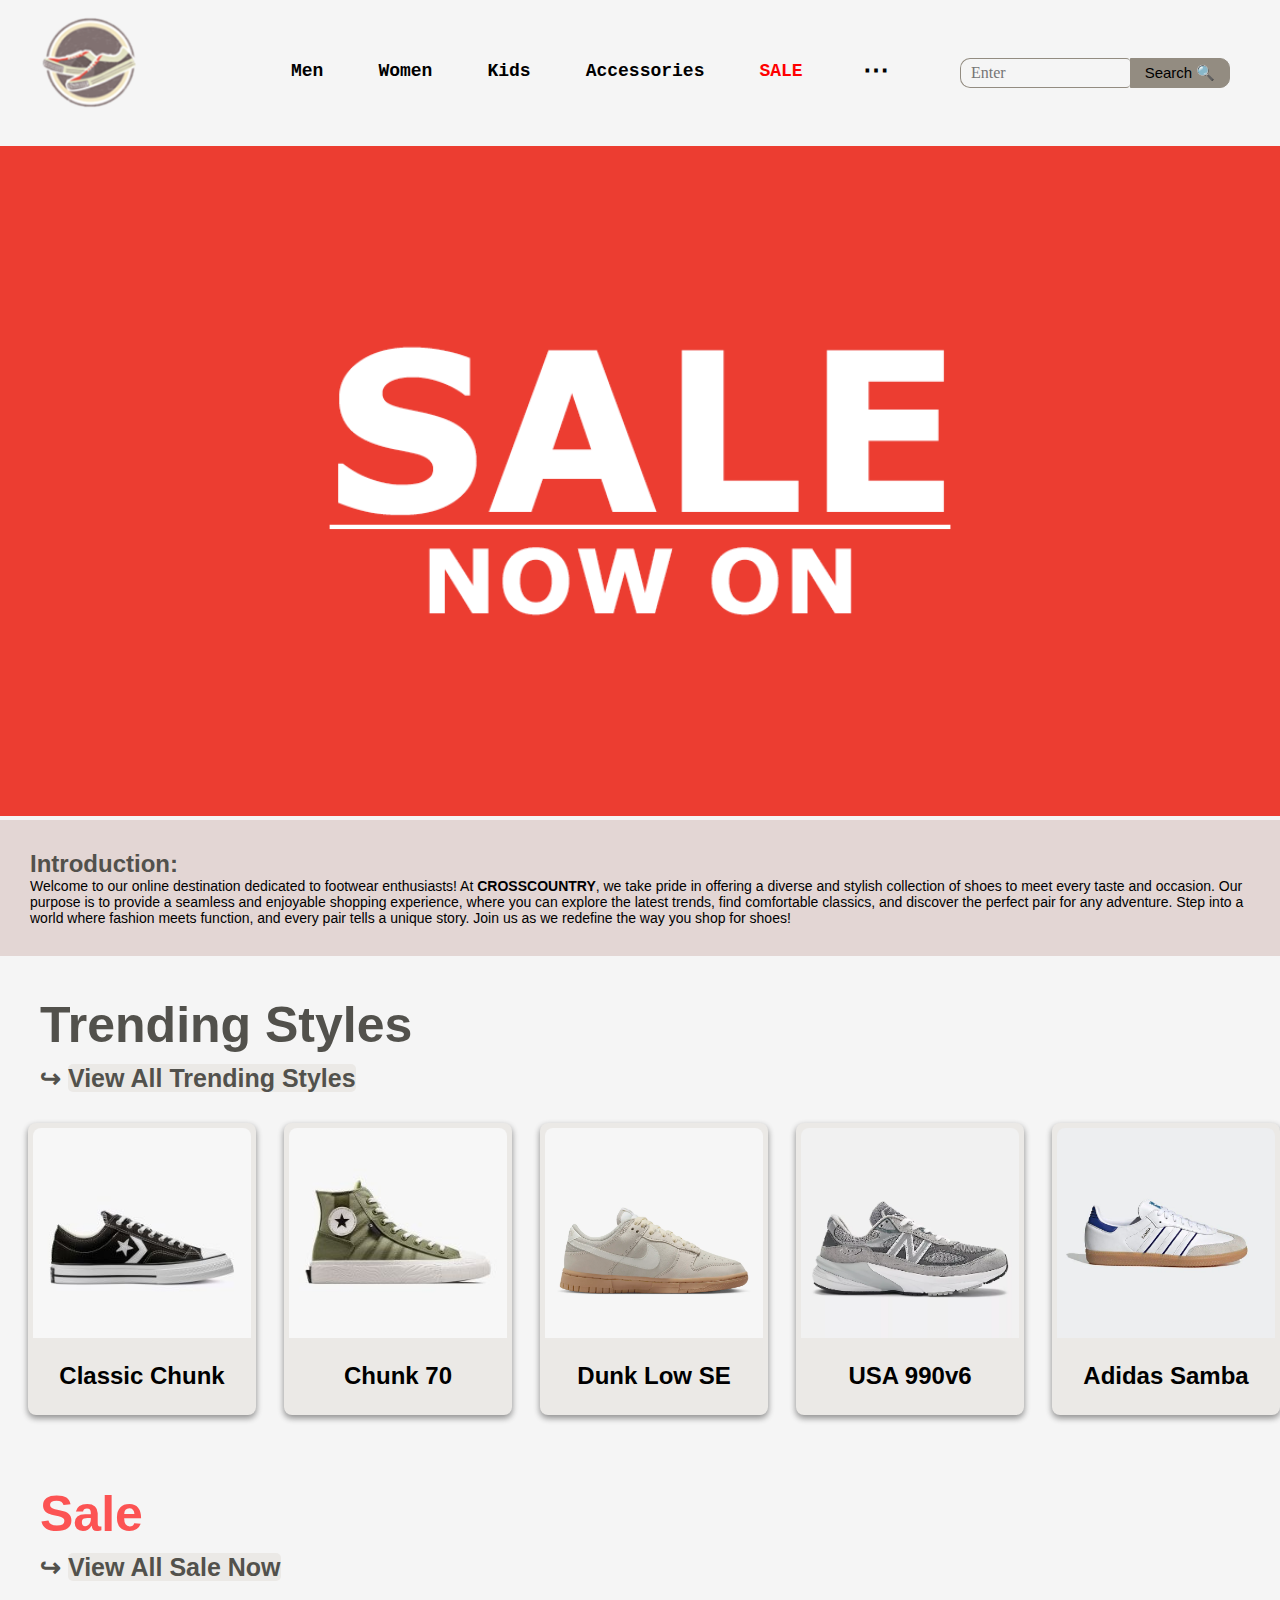
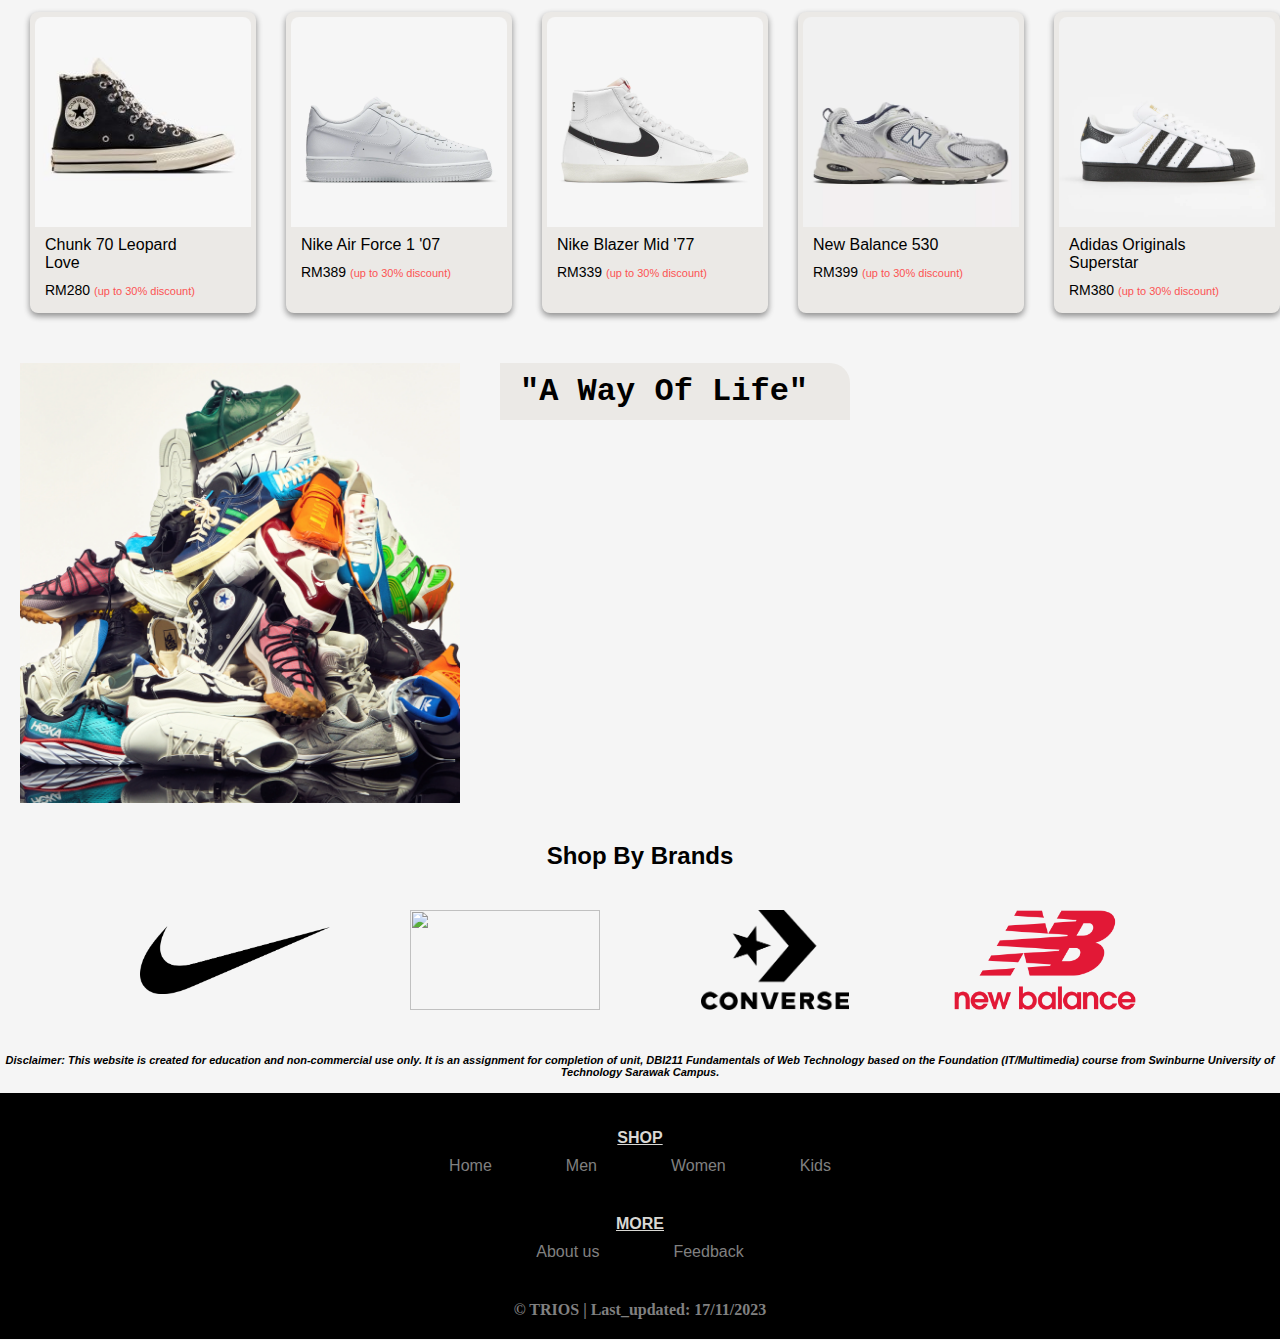
==== index.html @ cfd53079 "Add files via upload" ====
<!DOCTYPE html>

<html lang="en">
<head>
	<title>CROSSCOUNTRY</title>
	<meta charset="utf-8">
	<meta name="viewport" content="width=device-width, initial-scale=1">
	<meta name="author" content="Justin Anderson Tan Chun Jie">
	<meta name="description" content="Fashion-Shoes">
	<meta name="keywords" content="Nike, Converse, Adidas, New Balance, Shoes">

    <link rel="stylesheet" type="text/css" href="style.css">
</head>

<body>

	<header>

		<nav class="main">

			<div>
				<a href="index.html"><img src="images/logo.png" class="logo"></a>
			</div>

		<section class="header">
			<ul>
				<li><a href="men.html">Men</a></li>
				<li><a href="women.html">Women</a></li>
				<li><a href="kids.html">Kids</a></li>
				<li><a href="accessories.html">Accessories</a></li>
				<li><a href="sale.html" style="color:red">SALE</a></li>

			<div class="dropdown">
				<span><b>&#8943;</b></span>
			<div class="dropdown-content">
				<p><a href="about.html">About us</a></p></br>
				<p><a href="feedback.html">Feedback</a></p>
			</div>
			</div>

			</ul>
		</section>
					
			<div class="search">
				<input class="srch" type="search" name="" placeholder="Enter">
				<a href="#"> <button class="btn">Search &#x1F50D;</button></a>
			</div>

		</nav>

	</header>

	<article>
	
	<!--<div class="sale">-->



	<div id="slideshow-container">
		<div class="mySlides">
		    <img class="img" src="images/sale2.png" alt="Image 1">
		</div>

		<div class="mySlides">
		    <img class="img" src="images/sale3.webp" alt="Image 2">
		</div>

		<div class="mySlides">
		    <img class="img" src="images/sale4.webp" alt="Image 3">
		</div>

		<div class="mySlides">
		    <img class="img" src="images/sale5.jpg" alt="Image 4">
		</div>

	</div>


<!--JAVASCRIPT-->

<script>
  let slideIndex = 0;
  showSlides();

  function showSlides() {
    let i;
    const slides = document.getElementsByClassName("mySlides");

    for (i = 0; i < slides.length; i++) {
      slides[i].style.display = "none";
    }

    slideIndex++;

    if (slideIndex > slides.length) {
      slideIndex = 1;
    }

    slides[slideIndex - 1].style.display = "block";
    setTimeout(showSlides, 2000); // Change slide every 2 seconds
  }
</script>


	<div class="introduction">
		<h2>Introduction: </h2>
		<p>Welcome to our online destination dedicated to footwear enthusiasts! At <b>CROSSCOUNTRY</b>, we take pride in offering a diverse and stylish collection of shoes to meet every taste and occasion. Our purpose is to provide a seamless and enjoyable shopping experience, where you can explore the latest trends, find comfortable classics, and discover the perfect pair for any adventure. Step into a world where fashion meets function, and every pair tells a unique story. Join us as we redefine the way you shop for shoes!</p>
	</div>

	<div class="desc">
		<h1 class="category">Trending Styles</h1>
		<p><b>&#8618; <span style="background-color:#ebe9e6; border-radius:5px;">View All Trending Styles</span></b></p>
	</div>

<div class="home_img">
	<div class="images">
		<a href="men.html"><img src="images/converse_men01.jpg"></a>
		<h2>Classic Chunk</h2>
	</div>

	<div class="images">
		<a href="men.html"><img src="images/converse_men02.jpg"></a>
		<h2>Chunk 70</h2>
	</div>

	<div class="images">
		<a href="men.html"><img src="images/nike_men01.webp"></a>
		<h2>Dunk Low SE</h2>
	</div>

	<div class="images">
		<a href="men.html"><img src="images/NB_men02.png"></a>
		<h2>USA 990v6</h2>
	</div>

	<div class="images">
		<a href="men.html"><img src="images/adidas_men01.jpg"></a>
		<h2>Adidas Samba</h2>
	</div>

</div>

	<div class="desc">
		<h1 class="category"><span style="color: #fc5353;">Sale</span></h1>
		<p><b>&#8618; <span style="background-color:#ebe9e6; border-radius:5px;">View All Sale Now</span></b></p>
	</div>

<div class="home_img2">
	<div class="images2">
		<a href="sale.html"><img src="images/converse_sale01.jpg"></a>
		<p class="shoes">Chunk 70 Leopard Love</p>
		<p class="price">RM280 <span style="color:#fc5353;font-size: 11px;">(up to 30% discount)</span></p>
	</div>

	<div class="images2">
		<a href="sale.html"><img src="images/nike_sale02.webp"></a>
		<p class="shoes">Nike Air Force 1 '07</p>
		<p class="price">RM389 <span style="color: #fc5353;font-size: 11px;">(up to 30% discount)</span></p>
	</div>

	<div class="images2">
		<a href="sale.html"><img src="images/nike_sale03.webp"></a>
		<p class="shoes">Nike Blazer Mid '77</p>
		<p class="price">RM339 <span style="color: #fc5353;font-size: 11px;">(up to 30% discount)</span></p>
	</div>

	<div class="images2">
		<a href="sale.html"><img src="images/NB_sale01.webp"></a>
		<p class="shoes">New Balance 530</p>
		<p class="price">RM399 <span style="color: #fc5353;font-size: 11px;">(up to 30% discount)</span></p>
	</div>

	<div class="images2">
		<a href="sale.html"><img src="images/adidas_sale01.webp"></a>
		<p class="shoes">Adidas Originals Superstar</p>
		<p class="price">RM380 <span style="color: #fc5353;font-size: 11px;">(up to 30% discount)</span></p>
	</div>
	<!--All images are taken from
		https://www.nike.com/my/
		https://www.converse.com/
		https://www.newbalance.com.my/
		https://www.jdsports.my/-->
</div>


	<div class="column">
		<div class="magazine">
			<img src="images/shoes_magazine.webp">
		</div>
	</div>

		<div class="column">
			<div class="videos">
				<h1>&quot;A Way Of Life&quot;</h1>
				<iframe width="100%" height="100%" src="https://www.youtube.com/embed/X2LdQNqsDHI?si=nPE_Dxv4cBOWuAMY" title="YouTube video player" frameborder="0" allow="accelerometer; autoplay; clipboard-write; encrypted-media; gyroscope; picture-in-picture; web-share" allowfullscreen></iframe>
				<iframe width="100%" height="100%" src="https://www.youtube.com/embed/UuMBro2RN0s?si=IGWAydC7BuIRKEMx" title="YouTube video player" frameborder="0" allow="accelerometer; autoplay; clipboard-write; encrypted-media; gyroscope; picture-in-picture; web-share" allowfullscreen></iframe>
			</div>
			<div class="videos2">
				<iframe width="100%" height="100%" src="https://www.youtube.com/embed/5SjN4_2AfIE?si=tE8X5rzKNnC1-BC2" title="YouTube video player" frameborder="0" allow="accelerometer; autoplay; clipboard-write; encrypted-media; gyroscope; picture-in-picture; web-share" allowfullscreen></iframe>
				<iframe width="100%" height="100%" src="https://www.youtube.com/embed/HqyYZagvpE0?si=-nyWSvCpCwfAZ8Y9" title="YouTube video player" frameborder="0" allow="accelerometer; autoplay; clipboard-write; encrypted-media; gyroscope; picture-in-picture; web-share" allowfullscreen></iframe>
			</div>
			<!--All YT video are taken from
				https://www.youtube.com/watch?v=X2LdQNqsDHI&list=PPSV
				https://www.youtube.com/watch?v=HqyYZagvpE0&list=PPSV
				https://www.youtube.com/watch?v=5SjN4_2AfIE&list=PPSV
				https://www.youtube.com/watch?v=UuMBro2RN0s&list=PPSV-->
		</div>
		
	<div class="shop_brand">
		<h2>Shop By Brands</h2>
	</div>

	<div class="brands_logo">
		<div class="brand">
			<img src="images/nike_logo.png">
		</div>
		<div class="brand">
			<img src="images/adidas_logo.png">
		</div>
		<div class="brand">
			<img src="images/converse_logo.png">
		</div>
		<div class="brand">
			<img src="images/NB_logo.png">
		</div>
	</div>

	<!--All images are taken from
		https://www.nike.com/my/
		https://www.converse.com/
		https://www.newbalance.com.my/
		https://www.jdsports.my/-->

	<div class="disclaimer">
		<p>Disclaimer: This website is created for education and non-commercial use
		   only. It is an assignment for completion of unit, DBI211 Fundamentals of Web
		   Technology based on the Foundation (IT/Multimedia) course from Swinburne
		   University of Technology Sarawak Campus.</p>
	</div>
		

	</article>

	<footer>
		<section class="footer">

		<p style="visibility: hidden;">Lorem ipsum dolor sit amet, consectetur adipisicing elit, sed do eiusmod
		tempor incididunt ut labore et dolore magna aliqua. Ut enim ad minim veniam,
		quis nostrud exercitation ullamco laboris nisi ut aliquip ex ea commodo
		consequat. Duis aute irure dolor in reprehenderit in voluptate velit esse
		cillum dolore eu fugiat nulla.</p>

		<p>SHOP</p>

		<ul>
			
			<li><a href="index.html">Home</a></li>
			<li><a href="men.html">Men</a></li>
			<li><a href="women.html">Women</a></li>
			<li><a href="kids.html">Kids</a></li>

		</ul>

		<p>MORE</p>

		<ul>

			<li><a href="about.html">About us</a></li>
			<li><a href="feedback.html">Feedback</a></li>

		</ul>

			<h4 class="copy_right">&copy; TRIOS | Last_updated: 17/11/2023</h4>

		</section>
	</footer>
	
</body>
</html>
---- style.css ----
*{
	margin: 0px;
	padding: 0px;
	box-sizing: border-box;
}

body{
	background-color: whitesmoke;
}/*#e3d6d4;#ebe9e6*/

/* header style */
/* menu style */
.header ul{
	float: left;
	display: flex;
	padding-top: 55px;
	justify-content: center;
	align-items: center;
	margin-left: 8%;
	margin-bottom: 4%;
}

.header ul li{
	list-style: none;
	margin-left: 55px;
	font-size: 18px;
}

.header ul li a{
	text-decoration: none;
	color: black;
	font-family: 'Raleway', sans-serif;
	font-family: 'Roboto Mono', monospace;
	font-weight: bold;
	transition: 0.5s;
}

.header ul li a:hover{
	color: #5572bc;
	text-decoration: underline;
}
/**/

img.logo{
	float: left;
	width: 100px;
	height: auto;
	padding-top: 15px;
}

.main{
	max-width: 1200px;
	margin: auto;
}

/* dropdown menu style*/
.dropdown {
	list-style: none;
	margin-left: 60px;
	font-size: 26px; 
	float: left;
}

.dropdown-content {
    display: none;
    position: absolute;
    background-color: #f9f9f9;
    min-width: 100px;
    box-shadow: 0px 8px 16px 0px rgba(0,0,0,0.2);
    padding: 20px 16px;
    z-index: 1;
}

.dropdown:hover .dropdown-content {
    display: block;
}

.dropdown-content a{
	color: black;
	font-size: 18px;
	font-family: 'Raleway', sans-serif;
	font-family: 'Roboto Mono', monospace;
	font-weight: bold;
	text-decoration: none;
	transition: 0.5s;
}

.dropdown-content a:hover{
	/*background-color: #e6dfcf;*/
	color: #5572bc;
	text-decoration: underline;
}
/**/


/* search bar style */
.search{
	width: 280px;
	float: right;
	/*margin-left: 90px;
	margin-right: auto;*/
	margin-bottom: 4%;
	padding-top: 45px;
}

.srch{
	font-family: 'Times New Roman';
	width: 170px;
	height: 30px;
	border: 1px solid #938c81;
	margin-top: 13px;
	color: black;
	border-right: none;
	font-size: 16px;
	float: left;
	padding: 10px;
	border-bottom-left-radius: 10px;
	border-top-left-radius: 10px;
	background: transparent;
	padding-left: 10px;
}

.btn{
	width: 100px;
	height: 30px;
	background: #938c81;
	border: 1px solid #938c81;
	margin-top: 13px;
	color: black;
	font-size: 15px;
	border-bottom-right-radius: 10px;
	border-top-right-radius: 10px;
}

.btn:focus{
	outline: none;
}

.srch:focus{
	outline: none;
}
/**/

article{
	float: left;
	font-family: Arial;
}

	/* ---HOME PAGE HTML--- */

/* sale images style */
/.sale{
	/*position: relative;
	left: 40px;*/
	justify-content: center;
	align-content: center;
	display: flex;
	object-fit: contain;
	opacity: 0.9;
	background-color: #eb4034;
	/*margin-left: 4px;
	margin-right: auto;*/
}

.sale img{
	width: 100%;/*121%*/
	height: 660px;
	/*background-color: white;
	border-radius: 5px;*/
}

 #slideshow-container {
      max-width: 1600px;
      position: relative;
      margin: auto;
    }

    .mySlides {
      display: none;
    }
    .img {
      width: 100%;
      height: auto;
    }

/**/

/* introduction style */
.introduction{
	padding: 30px;
	background-color: #e3d6d4;
}

.introduction h2{
	color: #52514c;
	/*background-color: #ebebeb;*/
}

.introduction p{
	font-size: 14px;
	font-weight: 500;
}
/**/

/* content style */
.desc{
	padding-top: 40px;
	padding-left: 40px;
	padding-bottom: 15px;
	font-family: Arial;
	font-size: 25px;
	color: #52514c;
	/*background-color: #ebebeb;*/
}

.category{
	padding-bottom: 10px;
	color: #52514c;
}

.home_img{
	display: flex;
	margin-top: 15px;
	margin-bottom: 30px;
	/*margin-left: 15px;*/
	/*float: left;
	align-content: space-between;*/
}

.images{
	flex-basis: 300px;
	background-color: #ebe9e6;
	padding: 5px;
	border-radius: 8px;
	margin-left: 28px;
	box-sizing: border-box;
	box-shadow: 0 3px 6px rgba(0, 0, 0, 0.25), 0 3px 6px rgba(0, 0, 0, 0.22);
	transition: 0.4s;
}

.images:hover{
	box-shadow: 0 3px 6px rgba(0, 0, 0, 0.16), 0 3px 6px rgba(0, 0, 0, 0.23);
	transform: translate(0px, -8px);
}

.images img{
	width: 100%;
	height: 210px;
	object-fit: cover;
	border-radius: 8px 8px 0 0;
}

.images h2{
	padding: 20px 20px 20px;/*15px 20px 20px*/
	color: black;
	text-align: center;
	cursor: pointer;
	font-family: Arial;
}

.images h2:hover{
	color: #5572bc;
	transition: 0.5s;
}
/**/

/* content 2 style */
.home_img2{
	display: flex;
	margin-top: 15px;
	margin-bottom: 30px;
	/*margin-left: 15px;*/
	/*float: left;
	align-content: space-between;*/
}

.images2{
	flex-basis: 300px;
	background-color: #ebe9e6;
	padding: 5px;
	border-radius: 8px;
	margin-left: 30px;
	box-sizing: border-box;
	box-shadow: 0 3px 6px rgba(0, 0, 0, 0.25), 0 3px 6px rgba(0, 0, 0, 0.22);
	transition: 0.4s;
}

.images2:hover{
	box-shadow: 0 3px 6px rgba(0, 0, 0, 0.16), 0 3px 6px rgba(0, 0, 0, 0.23);
	transform: translate(0px, -8px);
}

.images2 img{
	width: 100%;
	height: 210px;
	object-fit: cover;
	border-radius: 8px 8px 0 0;
}

.images2 p.shoes{
	padding: 5px 10px 5px;/*15px 20px 20px*/
	color: black;
	cursor: pointer;
	font-family: Arial;
	margin-right: 30px;
}

.images2 p.shoes:hover{
	color: #5572bc;
	transition: 0.5s;
}

.images2 p.price{
	font-size: 14px;
	padding: 5px 10px 10px;
	cursor: pointer;
}
/**/

.column{
	float: left;
	padding: 20px;
}

.magazine img{
	width: 100%;
	height: 440px;
}

/* YT video style */
.videos h1{
	padding-bottom: 10px;
	padding-left: 20px;
	padding-top: 10px;
	font-size: 32px;
	font-family: 'Raleway', sans-serif;
	font-family: 'Roboto Mono', monospace;
	background-color: #ebe9e6;
	border-top-right-radius: 20px;
}

.videos{
	width: 350px;
	height: 197px;
	display: inline-block;
	margin-bottom: 10%;
}

.videos iframe{
	padding-bottom: 15px;
}

.videos2{
	width: 350px;
	height: 197px;
	display: inline-block;
	margin-bottom: 10%;
	margin-left: 15px;
}

.videos2 iframe{
	padding-bottom: 15px;
}
/**/

/* brands logo style */
.shop_brand{
	margin-top: 40%;
}

.shop_brand h2{
	font-weight: 800;
	text-align: center;
}

.brands_logo{
	display: flex;
	margin-top: 35px;
	margin-bottom: 35px;
	/*margin-left: 15px;
	float: left;*/
	align-content: space-between;
	justify-content: center;
}

.brand{
	flex-basis: 200px;
	padding: 5px;
	background-color: whitesmoke;
	margin-left: 35px;
	margin-right: 35px;
}

.brand img{
	width: 100%;
	height: 100px;
	object-fit: contain;
	cursor: pointer;
}
/**/

.disclaimer{
	font-style: italic;
	font-weight: 800;
	text-align: center;
	font-size: 11px;
	/*float: left;*/
	margin-bottom: 15px;
}

/* footer style*/
.footer{
	background-color: black;
	margin-top: 0px;
	float: left;
}

.footer ul{
	list-style: none;
	text-align: center;
	padding-bottom: 30px;
}

.footer ul li {
	display: inline-block;
	padding: 0px 15px;
	font-family: arial;
}

.footer ul li a {
	text-decoration: none;
	color: grey;
	display: inline-block;
	padding: 10px 20px;
}

.footer ul li a:hover{
	color: white;
}

.footer p{
	text-align: center;
	font-family: arial;
	font-weight: bold;
	text-decoration: underline;
	color: #d9d8d4;
}

.copy_right{
	color: grey;
	text-align: center;
	padding-bottom: 20px;
}


	/* ---ABOUT HTML--- */


/*about-article style*/
.heading{
	width: 90%;
	display: flex;
	justify-content: center;
	align-items: center;
	flex-direction: column;
	text-align: center;
	margin:20px auto;
}
.heading h1{
	font-size: 50px;
	color: #000;
	margin-bottom: 25px;
	position: relative;

}
.heading h1::after{
	content: "";
	position: absolute;
	width: 100%;
	height: 4px;
	display: block;
	margin:0 auto;
	background-color: black;
}
.heading p{
	font-size: 18px;
	color: #666;
	margin-bottom: 35px;
}
.container{
	width: 90%;
	margin: 0 auto;
	padding: 10px 20px;
}
.justin{
	display: flex;
	justify-content: space-between;
	align-items: center;
	flex-wrap: wrap;
}
.justin-image{
	flex: 1;
	margin-right: 40px;
	overflow: hidden;
}
.justin-image img{
	max-width: 60%;
	height: auto;
	display: block;
	transition: 0.5s ease;
	border-radius: 6px;
}
/*images zoom in when cursor is on the image*/
.justin-image:hover img{
	transform: scale(1.2);
}
.justin-content{
	flex:1;
}
.justin-content h2{
	font-size: 23px;
	margin-bottom: 15px;
	color: #333;
}
.justin-content p{
	font-size: 18px;
	line-height: 1.5;
	color: #666;
}
.albert{
	display: flex;
	justify-content: space-between;
	align-items: center;
	flex-wrap: wrap;
}
.albert-image{
	flex: 1;
	margin-right: 40px;
	overflow: hidden;
}
.albert-image img{
	max-width: 60%;
	height: auto;
	display: block;
	transition: 0.5s ease;
	border-radius: 6px;
}
/*images zoom in when cursor is on the image*/
.albert-image:hover img{
	transform: scale(1.2);
}
.albert-content{
	flex:1;
}
.albert-content h2{
	font-size: 23px;
	margin-bottom: 15px;
	color: #333;
}
.albert-content p{
	font-size: 18px;
	line-height: 1.5;
	color: #666;
}
.aiden{
	display: flex;
	justify-content: space-between;
	align-items: center;
	flex-wrap: wrap;
}
.aiden-image{
	flex: 1;
	margin-right: 40px;
	overflow: hidden;
}
.aiden-image img{
	max-width: 60%;
	height: auto;
	display: block;
	transition: 0.5s ease;
	border-radius: 6px;
}
/*images zoom in when cursor is on the image*/
.aiden-image:hover img{
	transform: scale(1.2);
}
.aiden-content{
	flex:1;
}
.aiden-content h2{
	font-size: 23px;
	margin-bottom: 15px;
	color: #333;
}
.aiden-content p{
	font-size: 18px;
	line-height: 1.5;
	color: #666;
}
@media screen and (max-width: 768px){
	.heading{
		padding: 0px 20px;
	}
	.heading h1{
		font-size: 36px;
	}
	.heading p{
		font-size: 17px;
		margin-bottom: 0px;
	}
	.container{
		padding: 0px;
	}
	.about{
		padding: 20px;
		flex-direction: column;
	}
	.about-image{
		margin-right: 0px;
		margin-bottom: 20px;
	}
	.about-content p{
		padding: 0px;
		font-size: 16px;
	}
}


	/* ---SECONDARY WEB PAGES HTML--- */


/**/
.accessories-content h3{
	text-align: center;
	font-size: 18px;
	margin: 0;
	padding-top: 10px;
}
.gallery{
	display: flex;
	flex-wrap: wrap;
	width: 100%;
	justify-content: center;
	align-items: center;
	margin: 50px 0;
}
/*adds shadow to the floating card*/
.accessories-content{
	width: 20%;
	margin: 15px;
	box-sizing: border-box;
	float: left;
	text-align: center;
	border-radius: 20px;
	cursor: pointer;
	padding-top: 10px;
	box-shadow: 0 14px 28px rgba(0, 0, 0, 0.25), 
	0 10px 10px rgba(0,0,0,0.22);
	transition: 0.4s;
	background: #f2f2f2;
}
/*makes the card move up when hovered upon*/
.accessories-content:hover{
	box-shadow: 0 3px 6px rgba(0, 0, 0, 0.16),
	0 3px 6px rgba(0, 0, 0, 0.23);
	transform: translate(0px, -8px);
}
.accessories-content img{
	width: 200px;
	height: 200px;
	text-align: center;
	margin: 0 auto;
	display: block;
}
.accessories-content p{
	text-align: center;
	color: #gray;
	padding-top: 0 8px;
}

.accessories-content h6{
	font-size: 16px;
	text-align: center;
	color: #222f3e;
	margin: 0;
}
.accessories-content ul{
	list-style: none;
	display: flex;
	justify-content: center;
	align-items: center;
	padding-top: 0;
}
.accessories-content li{
	padding-top: 5px;
}
.fa{
	font-size: 14px;
	transition: 0.4s;
	margin: 3px;
}
.checked{
	color: #ff9f43;
}
/*the star will enlarge when hovered upon*/
.fa:hover{
	transform: scale(1.3);
	transition: 0.6s;
}
.accessories-content button{
	text-align: center;
	font-size: 24px;
	color: #fff;
	width: 100%;
	padding: 15px;
	border: 0;
	outline: none;
	cursor: pointer;
	margin-top: 5px;
	border-bottom-right-radius: 20px;
	border-bottom-left-radius: 20px;
}
.buy-1{
	background: #858585;/*#2183a2*//*#525252*/
}
.buy-2{
	background: #3b3e6e;
}
@media(max-width:1000px){
	.accessories-content{
		width: 45px;
	}
}
@media(max-width:750px){
	.accessories-content{
	width: 100%
	}
} 


    /* ---FEEDBACK HTML--- */


body.feedback {
    font-family: Arial, sans-serif;
    background-color: #e3d6d4;
    margin: 0;
    padding: 0;
    display: flex;
    align-items: center;
    justify-content: center;
    height: 100vh;
}

.container_feedback {
    background-color: #fff;
    box-shadow: 0 0 10px rgba(0, 0, 0, 0.1);
    padding: 20px;
    border-radius: 5px;
}

form {
    max-width: 400px;
    margin: 0 auto;
}

h2.cust_feedback {
    text-align: center;
    color: #333;
}

label {
    display: block;
    margin: 10px 0 5px;
    color: #555;
}

input,
textarea {
    width: 100%;
    padding: 8px;
    margin-bottom: 10px;
    box-sizing: border-box;
    border: 1px solid #ccc;
    border-radius: 4px;
}

button.feedback_button {
    background-color: red;
    color: #fff;
    padding: 10px 15px;
    border: none;
    border-radius: 4px;
    cursor: pointer;
    font-size: 16px;
    transition: background-color 0.3s;
}

button.feedback_button:hover {
    background-color: #45a049;
}
.feedback_footer {
    color: black;
    text-align: center;
    padding: 10px;
    position: fixed;
    bottom: 0;
    width: 100%;
}
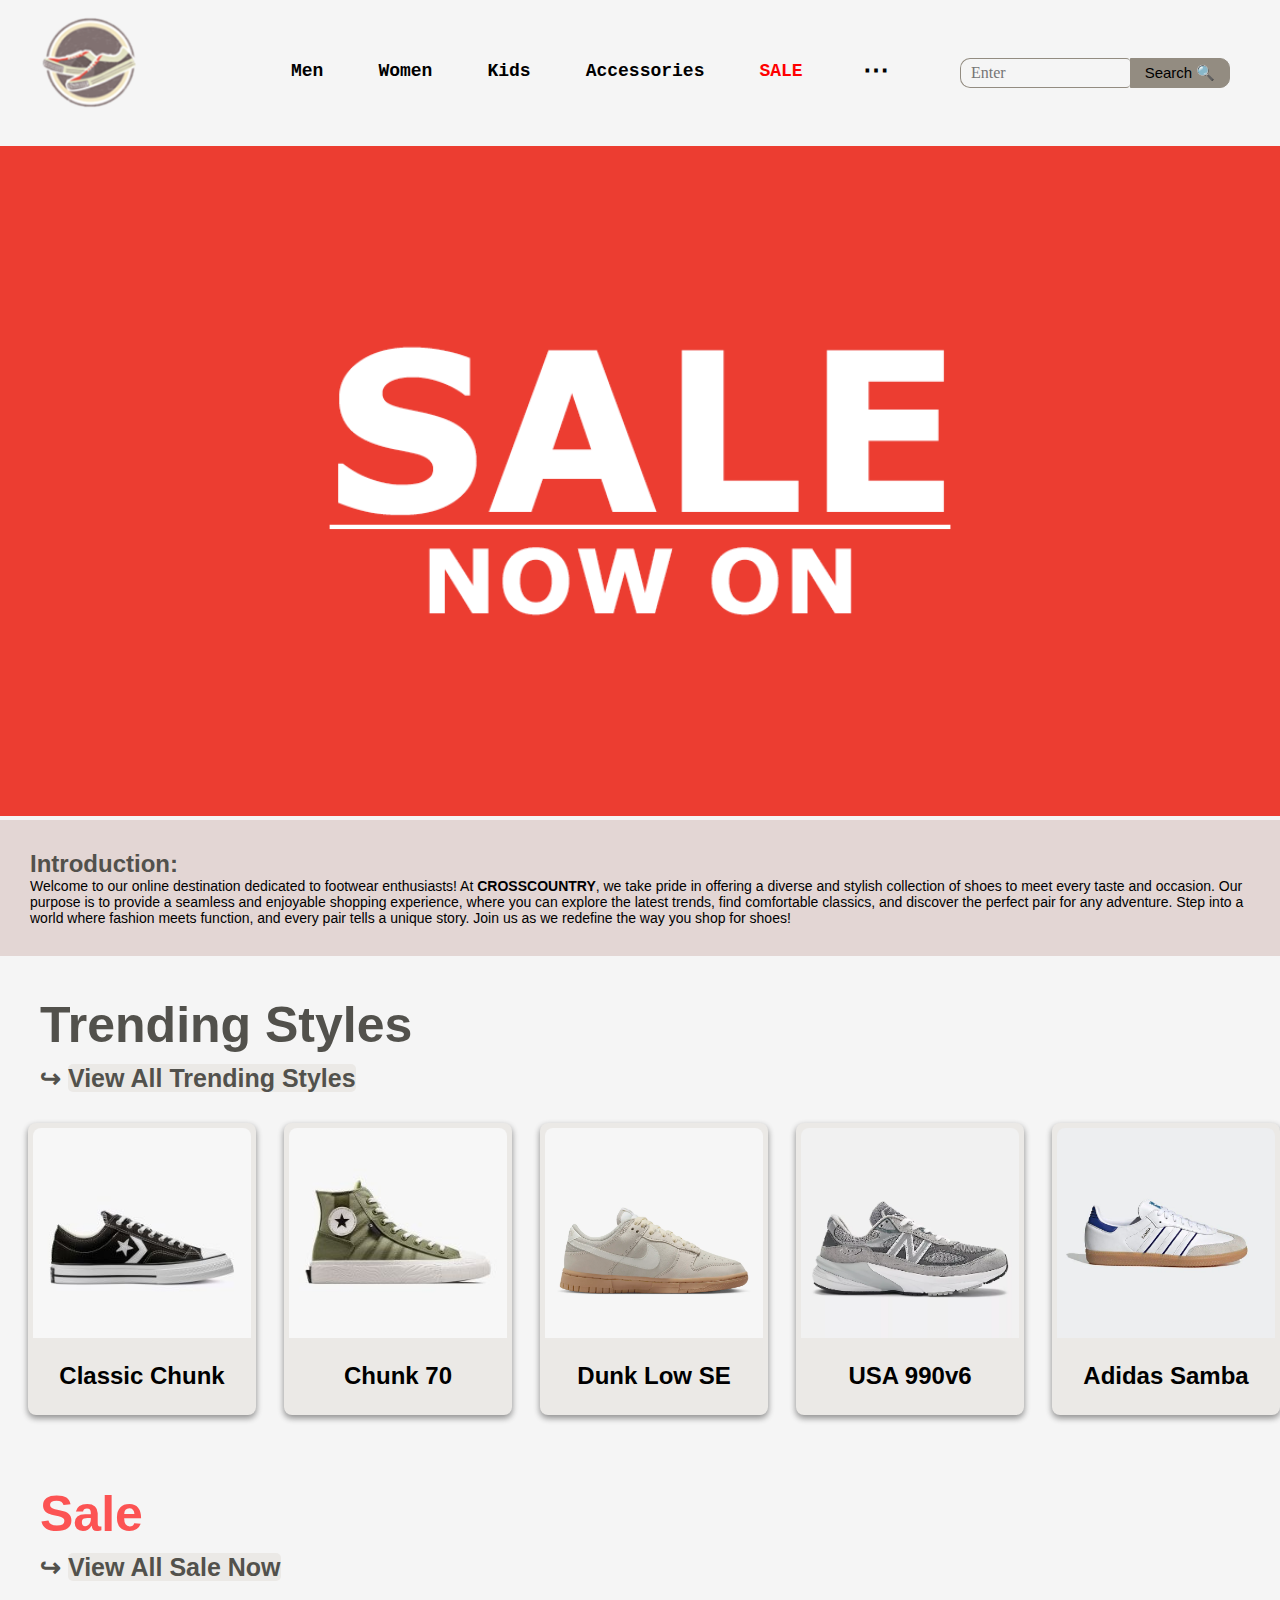
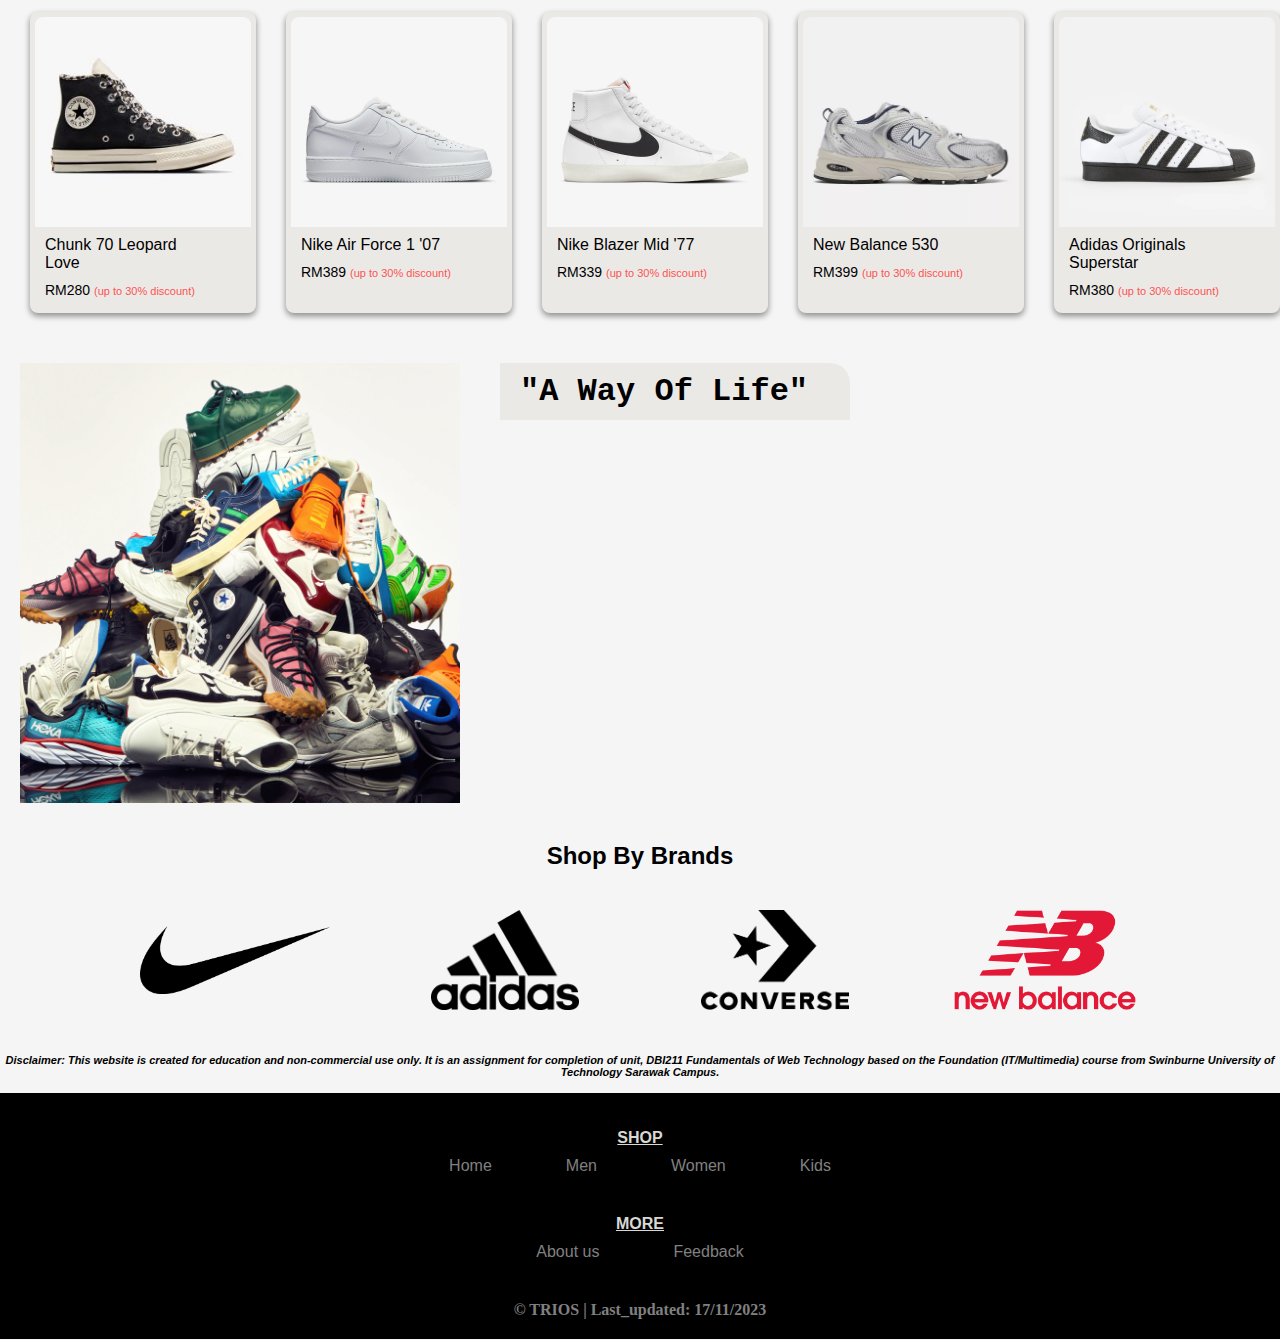
==== commit 8008f85a: "index.html" ====
--- a/index.html
+++ b/index.html
@@ -215,7 +215,7 @@
 			<img src="images/nike_logo.png">
 		</div>
 		<div class="brand">
-			<img src="images/adidas_logo.png">
+			<img src="images/Adidas_logo.png">
 		</div>
 		<div class="brand">
 			<img src="images/converse_logo.png">
@@ -278,4 +278,4 @@
 </body>
 </html>
 
-				+				
